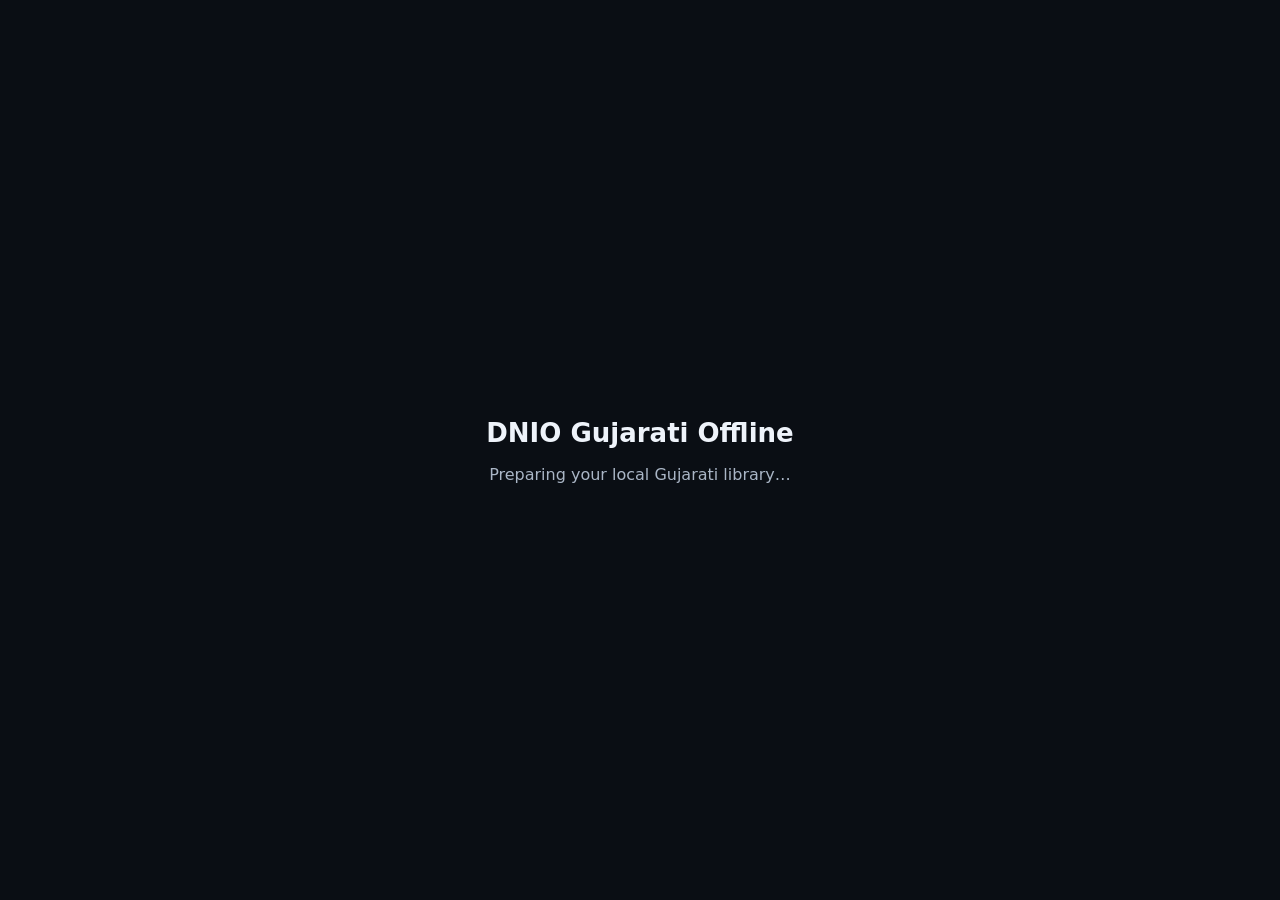
==== dnio-offline-shell/app/src/main/assets/index.html @ 6b7a48b9 "Add DNIO shell placeholder UI" ====
<!doctype html><html><head><meta charset="utf-8"><meta name="viewport" content="width=device-width,initial-scale=1"><title>DNIO Gujarati Offline</title><style>body{margin:0;background:#0a0e14;color:#eef3fa;font-family:system-ui;display:grid;place-items:center;min-height:100vh;text-align:center}.box{padding:28px}h1{font-size:26px}p{color:#aab6c6}</style></head><body><div class="box"><h1>DNIO Gujarati Offline</h1><p>Preparing your local Gujarati library…</p></div></body></html>
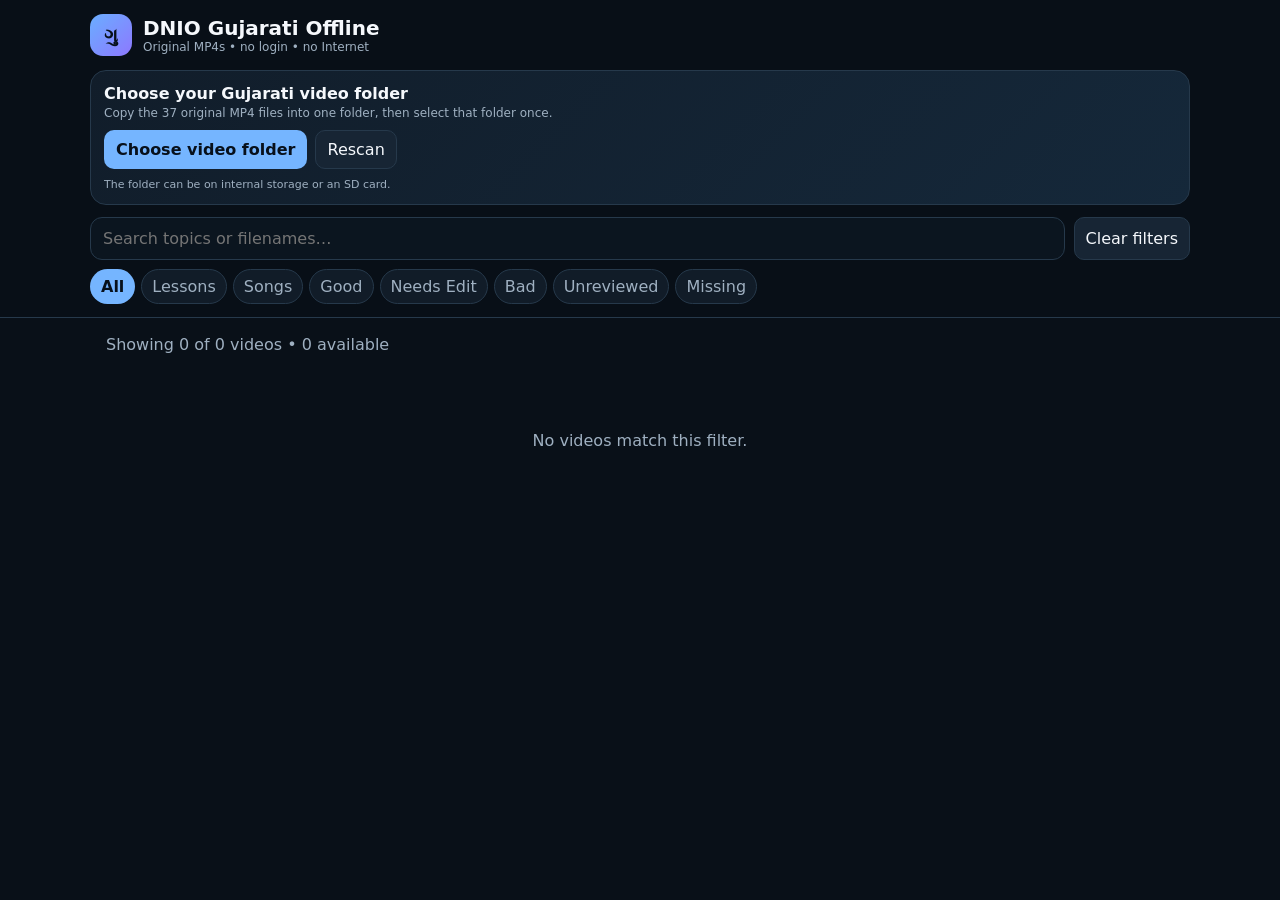
==== commit 022b2e80: "Add transparent setup and missing-file diagnostics to DNIO v2" ====
--- a/dnio-offline-shell/app/src/main/assets/index.html
+++ b/dnio-offline-shell/app/src/main/assets/index.html
@@ -1 +1,102 @@
-<!doctype html><html><head><meta charset="utf-8"><meta name="viewport" content="width=device-width,initial-scale=1"><title>DNIO Gujarati Offline</title><style>body{margin:0;background:#0a0e14;color:#eef3fa;font-family:system-ui;display:grid;place-items:center;min-height:100vh;text-align:center}.box{padding:28px}h1{font-size:26px}p{color:#aab6c6}</style></head><body><div class="box"><h1>DNIO Gujarati Offline</h1><p>Preparing your local Gujarati library…</p></div></body></html>
+<!doctype html>
+<html lang="en">
+<head>
+<meta charset="utf-8">
+<meta name="viewport" content="width=device-width,initial-scale=1,viewport-fit=cover">
+<title>DNIO Gujarati Offline</title>
+<style>
+:root{color-scheme:dark;--bg:#091018;--panel:#111c28;--panel2:#172534;--line:#26394b;--text:#f5f8fc;--muted:#9fb0c1;--accent:#75b5ff;--good:#45ce8b;--edit:#f3bd55;--bad:#ef7180;--missing:#6d7b88}
+*{box-sizing:border-box}html,body{margin:0;background:var(--bg);color:var(--text);font-family:system-ui,-apple-system,Segoe UI,Roboto,sans-serif}body{min-height:100vh}
+button,input{font:inherit}header{position:sticky;top:0;z-index:20;background:rgba(9,16,24,.95);backdrop-filter:blur(16px);border-bottom:1px solid var(--line);padding:max(14px,env(safe-area-inset-top)) 15px 12px}
+.head{max-width:1100px;margin:auto}.brand{display:flex;align-items:center;gap:11px}.logo{width:42px;height:42px;border-radius:13px;background:linear-gradient(135deg,#6aaeff,#8d78ff);display:grid;place-items:center;font-weight:900;color:#07101b;font-size:19px}.title{font-size:20px;font-weight:850}.subtitle{font-size:12px;color:var(--muted)}
+.setup{max-width:1100px;margin:14px auto 0;border:1px solid var(--line);background:linear-gradient(135deg,#111d2a,#15283a);border-radius:16px;padding:13px}.setup.ok{border-color:rgba(69,206,139,.55)}.setup.warn{border-color:rgba(243,189,85,.55)}.setup-title{font-weight:850}.setup-detail{font-size:12px;color:var(--muted);margin-top:3px}.setup-actions{display:flex;gap:8px;flex-wrap:wrap;margin-top:10px}.setup button,.controls button{border:1px solid var(--line);background:var(--panel2);color:var(--text);border-radius:10px;padding:9px 11px}.setup button.primary{background:var(--accent);border-color:transparent;color:#07101b;font-weight:850}.missing-list{font-size:11px;color:var(--muted);margin-top:9px;max-height:80px;overflow:auto;white-space:pre-wrap}
+.controls{display:grid;grid-template-columns:1fr auto;gap:9px;margin-top:12px}input{width:100%;border:1px solid var(--line);background:#0b151f;color:var(--text);border-radius:12px;padding:11px 12px}.chips{display:flex;gap:6px;overflow:auto;padding:9px 0 1px}.chip{white-space:nowrap;border:1px solid var(--line);background:var(--panel);color:var(--muted);padding:7px 10px;border-radius:999px}.chip.active{background:var(--accent);color:#07101b;border-color:transparent;font-weight:800}
+main{max-width:1100px;margin:auto;padding:16px 14px 90px}.summary{color:var(--muted);margin:1px 2px 17px}.topic{margin:0 0 23px}.topic h2{font-size:17px;margin:0 0 10px;display:flex;align-items:center;justify-content:space-between}.topic h2 small{color:var(--muted);font-size:12px;font-weight:500}.grid{display:grid;grid-template-columns:repeat(auto-fill,minmax(160px,1fr));gap:11px}
+.card{position:relative;border:1px solid var(--line);background:var(--panel);border-radius:15px;overflow:hidden;min-width:0;box-shadow:0 7px 24px rgba(0,0,0,.16)}.card.missing{opacity:.52;filter:saturate(.55)}.thumb{aspect-ratio:16/10;background:#081018;display:block;width:100%;object-fit:cover}.play{position:absolute;left:11px;top:80px;width:39px;height:39px;border-radius:50%;border:0;background:rgba(117,181,255,.94);color:#08111b;font-size:17px}.card.missing .play{background:var(--missing);font-size:13px}.body{padding:10px}.name{font-weight:800;white-space:nowrap;overflow:hidden;text-overflow:ellipsis}.meta{color:var(--muted);font-size:11px;margin-top:3px;display:flex;justify-content:space-between;gap:4px}.statusdot{width:8px;height:8px;border-radius:50%;display:inline-block;background:#526273;margin-right:5px}.status-Good{background:var(--good)}.status-Needs-Edit{background:var(--edit)}.status-Bad{background:var(--bad)}.empty{text-align:center;color:var(--muted);padding:60px 10px}
+@media(max-width:520px){.controls{grid-template-columns:1fr}.grid{grid-template-columns:repeat(2,minmax(0,1fr))}.play{top:auto;bottom:62px}.setup-actions button{flex:1}}
+</style>
+</head>
+<body>
+<header>
+  <div class="head">
+    <div class="brand"><div class="logo">ગુ</div><div><div class="title">DNIO Gujarati Offline</div><div class="subtitle">Original MP4s • no login • no Internet</div></div></div>
+    <section class="setup" id="setup">
+      <div class="setup-title" id="setupTitle">Choose your Gujarati video folder</div>
+      <div class="setup-detail" id="setupDetail">Copy the 37 original MP4 files into one folder, then select that folder once.</div>
+      <div class="setup-actions"><button class="primary" id="choose">Choose video folder</button><button id="rescan">Rescan</button></div>
+      <div class="missing-list" id="missing"></div>
+    </section>
+    <div class="controls"><input id="search" placeholder="Search topics or filenames…" autocomplete="off"><button id="reset">Clear filters</button></div>
+    <div class="chips" id="filters"></div>
+  </div>
+</header>
+<main><div class="summary" id="summary"></div><div id="library"></div></main>
+<script src="catalog.js"></script>
+<script>
+'use strict';
+const C=window.DNIO_CATALOG||[];
+const $=s=>document.querySelector(s);
+const filters=['All','Lessons','Songs','Good','Needs Edit','Bad','Unreviewed','Missing'];
+let kind='All',review='All';
+let status={scanning:false,folderSelected:false,folderLabel:'',availableCount:0,totalCount:C.length,availableIds:[],missingIds:C.map(x=>x.id),missingNames:[],reviews:{},error:''};
+const availableSet=()=>new Set(status.availableIds||[]);
+const reviewFor=x=>(status.reviews&&status.reviews[x.id])||'Unreviewed';
+
+window.DNIO_applyStatus=function(next){
+  if(typeof next==='string'){try{next=JSON.parse(next)}catch(e){return}}
+  status=Object.assign(status,next||{});
+  renderSetup();renderFilters();render();
+};
+
+function nativeCall(name,arg){
+  try{
+    if(!window.DNIO||typeof window.DNIO[name]!=='function')throw new Error('Bridge unavailable');
+    return arg===undefined?window.DNIO[name]():window.DNIO[name](arg);
+  }catch(error){
+    alert('The Android connection is not ready. Close and reopen the app.');
+    return null;
+  }
+}
+function refresh(){
+  const raw=nativeCall('getStatus');
+  if(raw)window.DNIO_applyStatus(raw);
+}
+function renderSetup(){
+  const box=$('#setup'),title=$('#setupTitle'),detail=$('#setupDetail'),missing=$('#missing');
+  box.classList.remove('ok','warn');
+  if(status.scanning){
+    box.classList.add('warn');title.textContent='Scanning the selected folder…';detail.textContent='Checking original filenames. This should only take a moment.';missing.textContent='';return;
+  }
+  if(status.error){
+    box.classList.add('warn');title.textContent='Folder access needs attention';detail.textContent=status.error;missing.textContent='Choose the folder again.';return;
+  }
+  if(status.availableCount===status.totalCount&&status.totalCount>0){
+    box.classList.add('ok');title.textContent=`Ready — all ${status.totalCount} videos found`;detail.textContent=`Using “${status.folderLabel||'selected folder'}”. The app plays the original files directly without copying them.`;missing.textContent='';return;
+  }
+  if(status.folderSelected){
+    box.classList.add('warn');title.textContent=`${status.availableCount} of ${status.totalCount} videos found`;detail.textContent=`Using “${status.folderLabel||'selected folder'}”. Add the missing originals and tap Rescan.`;missing.textContent=(status.missingNames||[]).slice(0,12).join('\n')+((status.missingNames||[]).length>12?`\n…and ${(status.missingNames||[]).length-12} more`:'');return;
+  }
+  title.textContent='Choose your Gujarati video folder';detail.textContent='Copy the 37 original MP4 files into one folder, then select that folder once.';missing.textContent='The folder can be on internal storage or an SD card.';
+}
+function renderFilters(){
+  const box=$('#filters');box.innerHTML='';
+  filters.forEach(f=>{const b=document.createElement('button');const active=(['All','Lessons','Songs'].includes(f)?kind:review)===f;b.className='chip '+(active?'active':'');b.textContent=f;b.onclick=()=>{if(['All','Lessons','Songs'].includes(f)){kind=f;review='All'}else{review=f;kind='All'}renderFilters();render()};box.appendChild(b)});
+}
+function match(x){
+  const q=$('#search').value.trim().toLowerCase();if(q&&!`${x.title} ${x.topic} ${x.filename}`.toLowerCase().includes(q))return false;
+  if(kind==='Lessons'&&x.kind!=='Lesson')return false;if(kind==='Songs'&&x.kind!=='Song')return false;
+  const r=reviewFor(x);if(review==='Missing'&&!(status.missingIds||[]).includes(x.id))return false;if(!['All','Missing'].includes(review)&&r!==review)return false;
+  return true;
+}
+function render(){
+  const found=availableSet();const visible=C.filter(match);const groups={};visible.forEach(x=>(groups[x.topic]??=[]).push(x));
+  $('#summary').textContent=`Showing ${visible.length} of ${C.length} videos • ${status.availableCount||0} available`;
+  const root=$('#library');root.innerHTML='';
+  Object.entries(groups).forEach(([topic,items])=>{const sec=document.createElement('section');sec.className='topic';sec.innerHTML=`<h2>${topic}<small>${items.length} video${items.length===1?'':'s'}</small></h2><div class="grid"></div>`;const grid=sec.querySelector('.grid');items.forEach(x=>{const r=reviewFor(x),ok=found.has(x.id);const card=document.createElement('article');card.className='card '+(ok?'':'missing');card.innerHTML=`<img class="thumb" src="thumbs/${x.thumb_file}" alt=""><button class="play">${ok?'▶':'Missing'}</button><div class="body"><div class="name">${x.title}</div><div class="meta"><span><i class="statusdot status-${r.replace(/ /g,'-')}"></i>${ok?r:'Missing file'}</span><span>${x.duration_label}</span></div></div>`;card.onclick=()=>{if(!ok){alert(`Missing file:\n${x.filename}\n\nAdd it to the selected folder and tap Rescan.`);return}nativeCall('play',x.id)};grid.appendChild(card)});root.appendChild(sec)});
+  if(!visible.length)root.innerHTML='<div class="empty">No videos match this filter.</div>';
+}
+$('#choose').onclick=()=>nativeCall('chooseFolder');$('#rescan').onclick=()=>nativeCall('rescan');$('#search').oninput=render;$('#reset').onclick=()=>{kind='All';review='All';$('#search').value='';renderFilters();render()};
+renderSetup();renderFilters();render();setTimeout(refresh,250);
+</script>
+</body>
+</html>
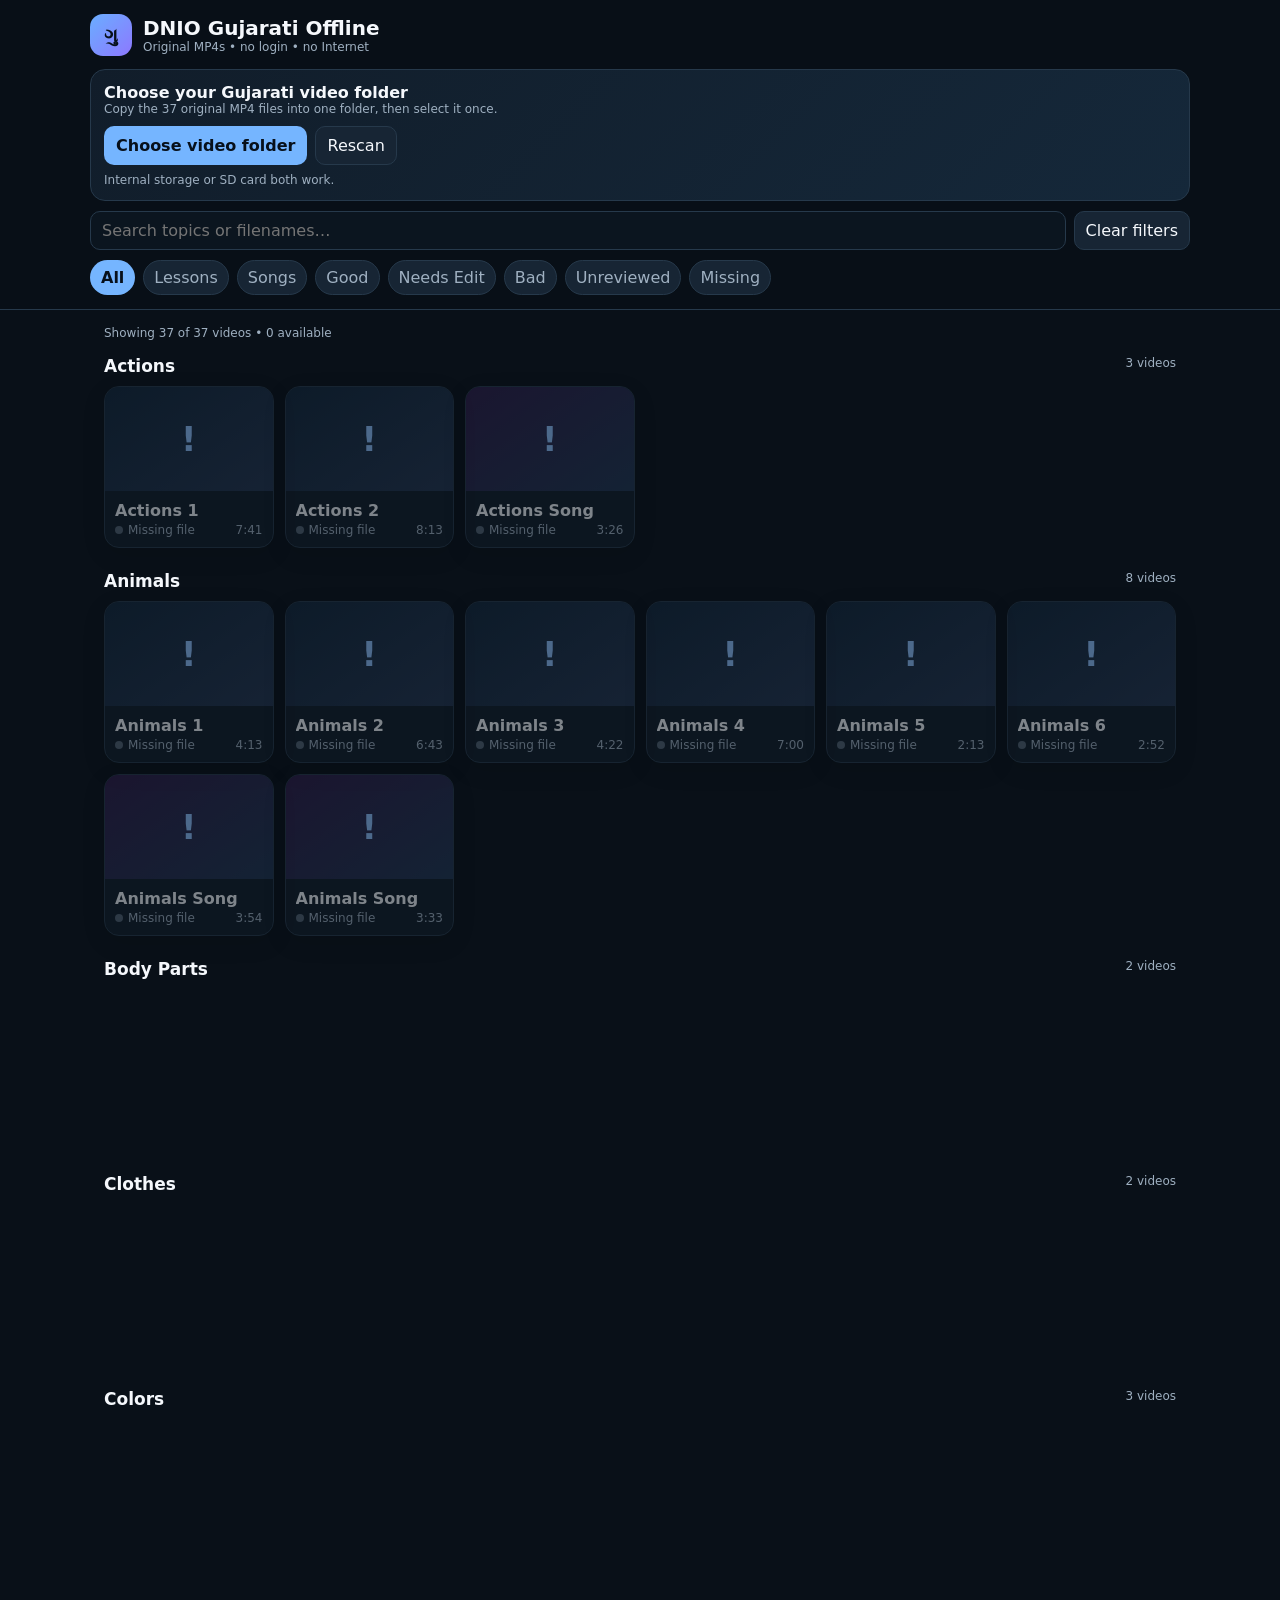
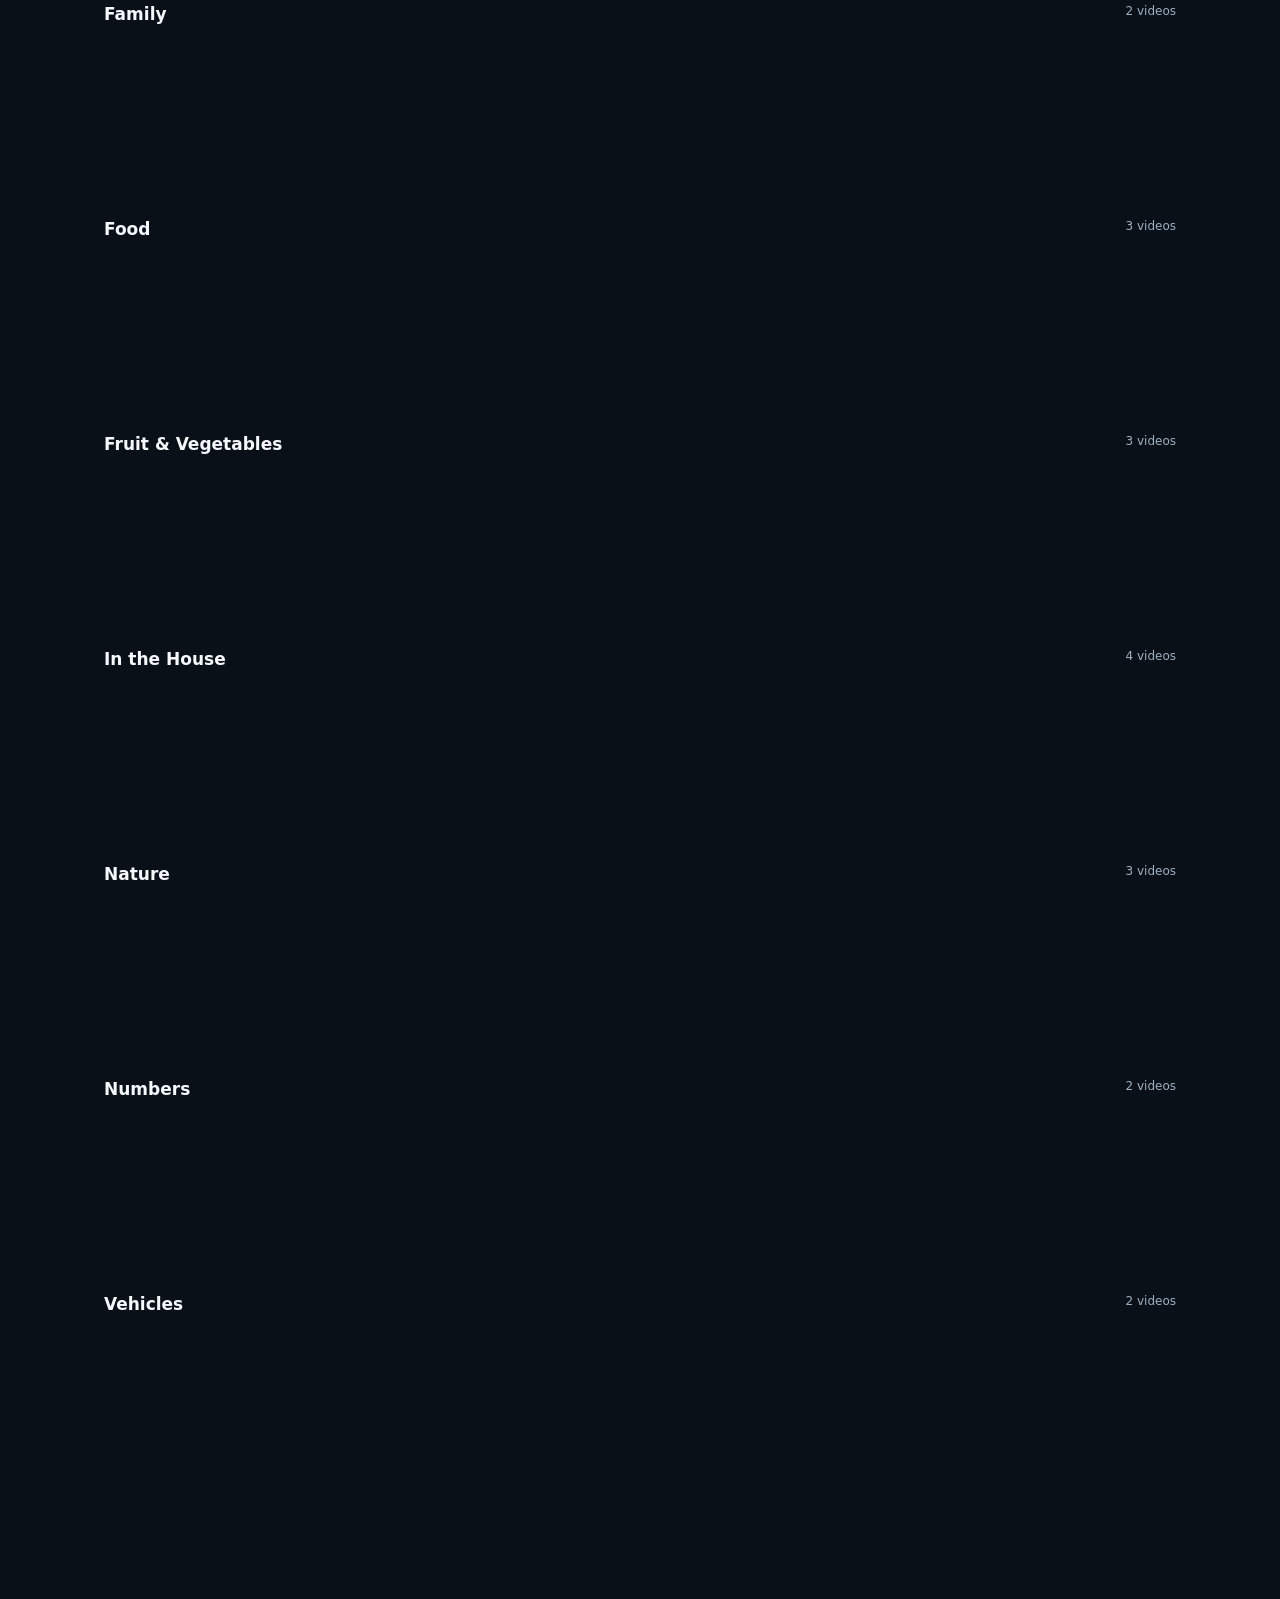
==== commit a282fac3: "Use lightweight built-in topic cards in DNIO v2" ====
--- a/dnio-offline-shell/app/src/main/assets/index.html
+++ b/dnio-offline-shell/app/src/main/assets/index.html
@@ -1,102 +1,9 @@
-<!doctype html>
-<html lang="en">
-<head>
-<meta charset="utf-8">
-<meta name="viewport" content="width=device-width,initial-scale=1,viewport-fit=cover">
-<title>DNIO Gujarati Offline</title>
-<style>
-:root{color-scheme:dark;--bg:#091018;--panel:#111c28;--panel2:#172534;--line:#26394b;--text:#f5f8fc;--muted:#9fb0c1;--accent:#75b5ff;--good:#45ce8b;--edit:#f3bd55;--bad:#ef7180;--missing:#6d7b88}
-*{box-sizing:border-box}html,body{margin:0;background:var(--bg);color:var(--text);font-family:system-ui,-apple-system,Segoe UI,Roboto,sans-serif}body{min-height:100vh}
-button,input{font:inherit}header{position:sticky;top:0;z-index:20;background:rgba(9,16,24,.95);backdrop-filter:blur(16px);border-bottom:1px solid var(--line);padding:max(14px,env(safe-area-inset-top)) 15px 12px}
-.head{max-width:1100px;margin:auto}.brand{display:flex;align-items:center;gap:11px}.logo{width:42px;height:42px;border-radius:13px;background:linear-gradient(135deg,#6aaeff,#8d78ff);display:grid;place-items:center;font-weight:900;color:#07101b;font-size:19px}.title{font-size:20px;font-weight:850}.subtitle{font-size:12px;color:var(--muted)}
-.setup{max-width:1100px;margin:14px auto 0;border:1px solid var(--line);background:linear-gradient(135deg,#111d2a,#15283a);border-radius:16px;padding:13px}.setup.ok{border-color:rgba(69,206,139,.55)}.setup.warn{border-color:rgba(243,189,85,.55)}.setup-title{font-weight:850}.setup-detail{font-size:12px;color:var(--muted);margin-top:3px}.setup-actions{display:flex;gap:8px;flex-wrap:wrap;margin-top:10px}.setup button,.controls button{border:1px solid var(--line);background:var(--panel2);color:var(--text);border-radius:10px;padding:9px 11px}.setup button.primary{background:var(--accent);border-color:transparent;color:#07101b;font-weight:850}.missing-list{font-size:11px;color:var(--muted);margin-top:9px;max-height:80px;overflow:auto;white-space:pre-wrap}
-.controls{display:grid;grid-template-columns:1fr auto;gap:9px;margin-top:12px}input{width:100%;border:1px solid var(--line);background:#0b151f;color:var(--text);border-radius:12px;padding:11px 12px}.chips{display:flex;gap:6px;overflow:auto;padding:9px 0 1px}.chip{white-space:nowrap;border:1px solid var(--line);background:var(--panel);color:var(--muted);padding:7px 10px;border-radius:999px}.chip.active{background:var(--accent);color:#07101b;border-color:transparent;font-weight:800}
-main{max-width:1100px;margin:auto;padding:16px 14px 90px}.summary{color:var(--muted);margin:1px 2px 17px}.topic{margin:0 0 23px}.topic h2{font-size:17px;margin:0 0 10px;display:flex;align-items:center;justify-content:space-between}.topic h2 small{color:var(--muted);font-size:12px;font-weight:500}.grid{display:grid;grid-template-columns:repeat(auto-fill,minmax(160px,1fr));gap:11px}
-.card{position:relative;border:1px solid var(--line);background:var(--panel);border-radius:15px;overflow:hidden;min-width:0;box-shadow:0 7px 24px rgba(0,0,0,.16)}.card.missing{opacity:.52;filter:saturate(.55)}.thumb{aspect-ratio:16/10;background:#081018;display:block;width:100%;object-fit:cover}.play{position:absolute;left:11px;top:80px;width:39px;height:39px;border-radius:50%;border:0;background:rgba(117,181,255,.94);color:#08111b;font-size:17px}.card.missing .play{background:var(--missing);font-size:13px}.body{padding:10px}.name{font-weight:800;white-space:nowrap;overflow:hidden;text-overflow:ellipsis}.meta{color:var(--muted);font-size:11px;margin-top:3px;display:flex;justify-content:space-between;gap:4px}.statusdot{width:8px;height:8px;border-radius:50%;display:inline-block;background:#526273;margin-right:5px}.status-Good{background:var(--good)}.status-Needs-Edit{background:var(--edit)}.status-Bad{background:var(--bad)}.empty{text-align:center;color:var(--muted);padding:60px 10px}
-@media(max-width:520px){.controls{grid-template-columns:1fr}.grid{grid-template-columns:repeat(2,minmax(0,1fr))}.play{top:auto;bottom:62px}.setup-actions button{flex:1}}
-</style>
-</head>
-<body>
-<header>
-  <div class="head">
-    <div class="brand"><div class="logo">ગુ</div><div><div class="title">DNIO Gujarati Offline</div><div class="subtitle">Original MP4s • no login • no Internet</div></div></div>
-    <section class="setup" id="setup">
-      <div class="setup-title" id="setupTitle">Choose your Gujarati video folder</div>
-      <div class="setup-detail" id="setupDetail">Copy the 37 original MP4 files into one folder, then select that folder once.</div>
-      <div class="setup-actions"><button class="primary" id="choose">Choose video folder</button><button id="rescan">Rescan</button></div>
-      <div class="missing-list" id="missing"></div>
-    </section>
-    <div class="controls"><input id="search" placeholder="Search topics or filenames…" autocomplete="off"><button id="reset">Clear filters</button></div>
-    <div class="chips" id="filters"></div>
-  </div>
-</header>
-<main><div class="summary" id="summary"></div><div id="library"></div></main>
-<script src="catalog.js"></script>
-<script>
-'use strict';
-const C=window.DNIO_CATALOG||[];
-const $=s=>document.querySelector(s);
-const filters=['All','Lessons','Songs','Good','Needs Edit','Bad','Unreviewed','Missing'];
-let kind='All',review='All';
-let status={scanning:false,folderSelected:false,folderLabel:'',availableCount:0,totalCount:C.length,availableIds:[],missingIds:C.map(x=>x.id),missingNames:[],reviews:{},error:''};
-const availableSet=()=>new Set(status.availableIds||[]);
-const reviewFor=x=>(status.reviews&&status.reviews[x.id])||'Unreviewed';
-
-window.DNIO_applyStatus=function(next){
-  if(typeof next==='string'){try{next=JSON.parse(next)}catch(e){return}}
-  status=Object.assign(status,next||{});
-  renderSetup();renderFilters();render();
-};
-
-function nativeCall(name,arg){
-  try{
-    if(!window.DNIO||typeof window.DNIO[name]!=='function')throw new Error('Bridge unavailable');
-    return arg===undefined?window.DNIO[name]():window.DNIO[name](arg);
-  }catch(error){
-    alert('The Android connection is not ready. Close and reopen the app.');
-    return null;
-  }
-}
-function refresh(){
-  const raw=nativeCall('getStatus');
-  if(raw)window.DNIO_applyStatus(raw);
-}
-function renderSetup(){
-  const box=$('#setup'),title=$('#setupTitle'),detail=$('#setupDetail'),missing=$('#missing');
-  box.classList.remove('ok','warn');
-  if(status.scanning){
-    box.classList.add('warn');title.textContent='Scanning the selected folder…';detail.textContent='Checking original filenames. This should only take a moment.';missing.textContent='';return;
-  }
-  if(status.error){
-    box.classList.add('warn');title.textContent='Folder access needs attention';detail.textContent=status.error;missing.textContent='Choose the folder again.';return;
-  }
-  if(status.availableCount===status.totalCount&&status.totalCount>0){
-    box.classList.add('ok');title.textContent=`Ready — all ${status.totalCount} videos found`;detail.textContent=`Using “${status.folderLabel||'selected folder'}”. The app plays the original files directly without copying them.`;missing.textContent='';return;
-  }
-  if(status.folderSelected){
-    box.classList.add('warn');title.textContent=`${status.availableCount} of ${status.totalCount} videos found`;detail.textContent=`Using “${status.folderLabel||'selected folder'}”. Add the missing originals and tap Rescan.`;missing.textContent=(status.missingNames||[]).slice(0,12).join('\n')+((status.missingNames||[]).length>12?`\n…and ${(status.missingNames||[]).length-12} more`:'');return;
-  }
-  title.textContent='Choose your Gujarati video folder';detail.textContent='Copy the 37 original MP4 files into one folder, then select that folder once.';missing.textContent='The folder can be on internal storage or an SD card.';
-}
-function renderFilters(){
-  const box=$('#filters');box.innerHTML='';
-  filters.forEach(f=>{const b=document.createElement('button');const active=(['All','Lessons','Songs'].includes(f)?kind:review)===f;b.className='chip '+(active?'active':'');b.textContent=f;b.onclick=()=>{if(['All','Lessons','Songs'].includes(f)){kind=f;review='All'}else{review=f;kind='All'}renderFilters();render()};box.appendChild(b)});
-}
-function match(x){
-  const q=$('#search').value.trim().toLowerCase();if(q&&!`${x.title} ${x.topic} ${x.filename}`.toLowerCase().includes(q))return false;
-  if(kind==='Lessons'&&x.kind!=='Lesson')return false;if(kind==='Songs'&&x.kind!=='Song')return false;
-  const r=reviewFor(x);if(review==='Missing'&&!(status.missingIds||[]).includes(x.id))return false;if(!['All','Missing'].includes(review)&&r!==review)return false;
-  return true;
-}
-function render(){
-  const found=availableSet();const visible=C.filter(match);const groups={};visible.forEach(x=>(groups[x.topic]??=[]).push(x));
-  $('#summary').textContent=`Showing ${visible.length} of ${C.length} videos • ${status.availableCount||0} available`;
-  const root=$('#library');root.innerHTML='';
-  Object.entries(groups).forEach(([topic,items])=>{const sec=document.createElement('section');sec.className='topic';sec.innerHTML=`<h2>${topic}<small>${items.length} video${items.length===1?'':'s'}</small></h2><div class="grid"></div>`;const grid=sec.querySelector('.grid');items.forEach(x=>{const r=reviewFor(x),ok=found.has(x.id);const card=document.createElement('article');card.className='card '+(ok?'':'missing');card.innerHTML=`<img class="thumb" src="thumbs/${x.thumb_file}" alt=""><button class="play">${ok?'▶':'Missing'}</button><div class="body"><div class="name">${x.title}</div><div class="meta"><span><i class="statusdot status-${r.replace(/ /g,'-')}"></i>${ok?r:'Missing file'}</span><span>${x.duration_label}</span></div></div>`;card.onclick=()=>{if(!ok){alert(`Missing file:\n${x.filename}\n\nAdd it to the selected folder and tap Rescan.`);return}nativeCall('play',x.id)};grid.appendChild(card)});root.appendChild(sec)});
-  if(!visible.length)root.innerHTML='<div class="empty">No videos match this filter.</div>';
-}
-$('#choose').onclick=()=>nativeCall('chooseFolder');$('#rescan').onclick=()=>nativeCall('rescan');$('#search').oninput=render;$('#reset').onclick=()=>{kind='All';review='All';$('#search').value='';renderFilters();render()};
-renderSetup();renderFilters();render();setTimeout(refresh,250);
-</script>
-</body>
-</html>
+<!doctype html><html lang="en"><head><meta charset="utf-8"><meta name="viewport" content="width=device-width,initial-scale=1,viewport-fit=cover"><title>DNIO Gujarati Offline</title><style>
+:root{color-scheme:dark;--b:#091018;--p:#111c28;--p2:#172534;--l:#26394b;--t:#f5f8fc;--m:#9fb0c1;--a:#75b5ff;--g:#45ce8b;--e:#f3bd55;--r:#ef7180}*{box-sizing:border-box}html,body{margin:0;background:var(--b);color:var(--t);font-family:system-ui,-apple-system,Segoe UI,Roboto,sans-serif}header{position:sticky;top:0;z-index:5;background:#091018f2;border-bottom:1px solid var(--l);padding:14px}.wrap,main{max-width:1100px;margin:auto}.brand{display:flex;gap:11px;align-items:center}.logo{width:42px;height:42px;border-radius:13px;background:linear-gradient(135deg,#6aaeff,#8d78ff);display:grid;place-items:center;color:#07101b;font-weight:900;font-size:19px}.title{font-size:20px;font-weight:850}.sub,.detail,.summary,.meta,.missing{color:var(--m);font-size:12px}.setup{margin-top:13px;padding:13px;border:1px solid var(--l);border-radius:15px;background:linear-gradient(135deg,#111d2a,#15283a)}.setup.ok{border-color:#45ce8b88}.setup.warn{border-color:#f3bd5588}.setup b{display:block}.buttons,.controls,.chips{display:flex;gap:8px;margin-top:10px}.buttons{flex-wrap:wrap}button,input{font:inherit;border:1px solid var(--l);background:var(--p2);color:var(--t);border-radius:10px;padding:9px 11px}.primary,.chip.active{background:var(--a);color:#07101b;border-color:transparent;font-weight:800}.missing{white-space:pre-wrap;max-height:75px;overflow:auto;margin-top:8px}.controls input{flex:1;min-width:0;background:#0b151f}.chips{overflow:auto}.chip{white-space:nowrap;color:var(--m);border-radius:999px;padding:7px 10px}main{padding:16px 14px 90px}.summary{margin-bottom:16px}.topic{margin-bottom:23px}.topic h2{font-size:17px;margin:0 0 10px;display:flex;justify-content:space-between}.topic h2 small{font-size:12px;color:var(--m);font-weight:500}.grid{display:grid;grid-template-columns:repeat(auto-fill,minmax(160px,1fr));gap:11px}.card{border:1px solid var(--l);background:var(--p);border-radius:15px;overflow:hidden;box-shadow:0 7px 24px #0003}.card.miss{opacity:.5}.poster{height:104px;display:grid;place-items:center;background:linear-gradient(145deg,#12263a,#243550);font-size:34px;font-weight:900;color:#91c3ff}.song .poster{background:linear-gradient(145deg,#2d1c48,#203551)}.body{padding:10px}.name{font-weight:800;white-space:nowrap;overflow:hidden;text-overflow:ellipsis}.meta{display:flex;justify-content:space-between;margin-top:3px}.dot{width:8px;height:8px;border-radius:50%;display:inline-block;background:#526273;margin-right:5px}.Good{background:var(--g)}.Needs-Edit{background:var(--e)}.Bad{background:var(--r)}.empty{text-align:center;color:var(--m);padding:60px 10px}@media(max-width:520px){.grid{grid-template-columns:repeat(2,minmax(0,1fr))}.controls{flex-wrap:wrap}.controls input{flex-basis:100%}.buttons button{flex:1}}
+</style></head><body><header><div class="wrap"><div class="brand"><div class="logo">ગુ</div><div><div class="title">DNIO Gujarati Offline</div><div class="sub">Original MP4s • no login • no Internet</div></div></div><section id="setup" class="setup"><b id="st">Choose your Gujarati video folder</b><div id="sd" class="detail">Copy the 37 original MP4 files into one folder, then select it once.</div><div class="buttons"><button class="primary" id="choose">Choose video folder</button><button id="rescan">Rescan</button></div><div id="missing" class="missing"></div></section><div class="controls"><input id="q" placeholder="Search topics or filenames…"><button id="reset">Clear filters</button></div><div id="chips" class="chips"></div></div></header><main><div id="summary" class="summary"></div><div id="library"></div></main><script src="catalog.js"></script><script>
+'use strict';const C=window.DNIO_CATALOG||[],$=s=>document.querySelector(s),F=['All','Lessons','Songs','Good','Needs Edit','Bad','Unreviewed','Missing'];let kind='All',review='All',S={scanning:false,folderSelected:false,folderLabel:'',availableCount:0,totalCount:C.length,availableIds:[],missingIds:C.map(x=>x.id),missingNames:[],reviews:{},error:''};const found=()=>new Set(S.availableIds||[]),rev=x=>(S.reviews&&S.reviews[x.id])||'Unreviewed';
+window.DNIO_applyStatus=n=>{if(typeof n==='string')try{n=JSON.parse(n)}catch(e){return}S=Object.assign(S,n||{});setup();chips();render()};function call(n,a){try{if(!window.DNIO||typeof DNIO[n]!=='function')throw 0;return a===undefined?DNIO[n]():DNIO[n](a)}catch(e){alert('Close and reopen the app, then try again.')}}function setup(){let b=$('#setup'),t=$('#st'),d=$('#sd'),m=$('#missing');b.className='setup';m.textContent='';if(S.scanning){b.classList.add('warn');t.textContent='Scanning the selected folder…';d.textContent='Checking original filenames.'}else if(S.error){b.classList.add('warn');t.textContent='Folder access needs attention';d.textContent=S.error;m.textContent='Choose the folder again.'}else if(S.availableCount===S.totalCount&&S.totalCount){b.classList.add('ok');t.textContent=`Ready — all ${S.totalCount} videos found`;d.textContent=`Using “${S.folderLabel||'selected folder'}”. Files play directly without copying.`}else if(S.folderSelected){b.classList.add('warn');t.textContent=`${S.availableCount} of ${S.totalCount} videos found`;d.textContent=`Using “${S.folderLabel||'selected folder'}”. Add missing files and tap Rescan.`;m.textContent=(S.missingNames||[]).slice(0,12).join('\n')+((S.missingNames||[]).length>12?`\n…and ${S.missingNames.length-12} more`:'')}else{t.textContent='Choose your Gujarati video folder';d.textContent='Copy the 37 original MP4 files into one folder, then select it once.';m.textContent='Internal storage or SD card both work.'}}
+function chips(){let b=$('#chips');b.innerHTML='';F.forEach(f=>{let x=document.createElement('button'),active=(['All','Lessons','Songs'].includes(f)?kind:review)===f;x.className='chip '+(active?'active':'');x.textContent=f;x.onclick=()=>{if(['All','Lessons','Songs'].includes(f)){kind=f;review='All'}else{review=f;kind='All'}chips();render()};b.appendChild(x)})}function match(x){let q=$('#q').value.trim().toLowerCase();if(q&&!`${x.title} ${x.topic} ${x.filename}`.toLowerCase().includes(q))return false;if(kind==='Lessons'&&x.kind!=='Lesson'||kind==='Songs'&&x.kind!=='Song')return false;let r=rev(x);if(review==='Missing'&&!(S.missingIds||[]).includes(x.id))return false;return ['All','Missing'].includes(review)||r===review}
+function render(){let a=found(),V=C.filter(match),G={};V.forEach(x=>(G[x.topic]??=[]).push(x));$('#summary').textContent=`Showing ${V.length} of ${C.length} videos • ${S.availableCount||0} available`;let root=$('#library');root.innerHTML='';Object.entries(G).forEach(([topic,items])=>{let sec=document.createElement('section');sec.className='topic';sec.innerHTML=`<h2>${topic}<small>${items.length} video${items.length===1?'':'s'}</small></h2><div class="grid"></div>`;let grid=sec.querySelector('.grid');items.forEach(x=>{let ok=a.has(x.id),r=rev(x),card=document.createElement('article');card.className=`card ${x.kind==='Song'?'song':''} ${ok?'':'miss'}`;card.innerHTML=`<div class="poster">${ok?(x.kind==='Song'?'♫':'ગુ'):'!'}</div><div class="body"><div class="name">${x.title}</div><div class="meta"><span><i class="dot ${r.replace(/ /g,'-')}"></i>${ok?r:'Missing file'}</span><span>${x.duration_label}</span></div></div>`;card.onclick=()=>ok?call('play',x.id):alert(`Missing file:\n${x.filename}\n\nAdd it to the selected folder and tap Rescan.`);grid.appendChild(card)});root.appendChild(sec)});if(!V.length)root.innerHTML='<div class="empty">No videos match this filter.</div>'}
+$('#choose').onclick=()=>call('chooseFolder');$('#rescan').onclick=()=>call('rescan');$('#q').oninput=render;$('#reset').onclick=()=>{kind='All';review='All';$('#q').value='';chips();render()};setup();chips();render();setTimeout(()=>{let x=call('getStatus');if(x)DNIO_applyStatus(x)},250);
+</script></body></html>
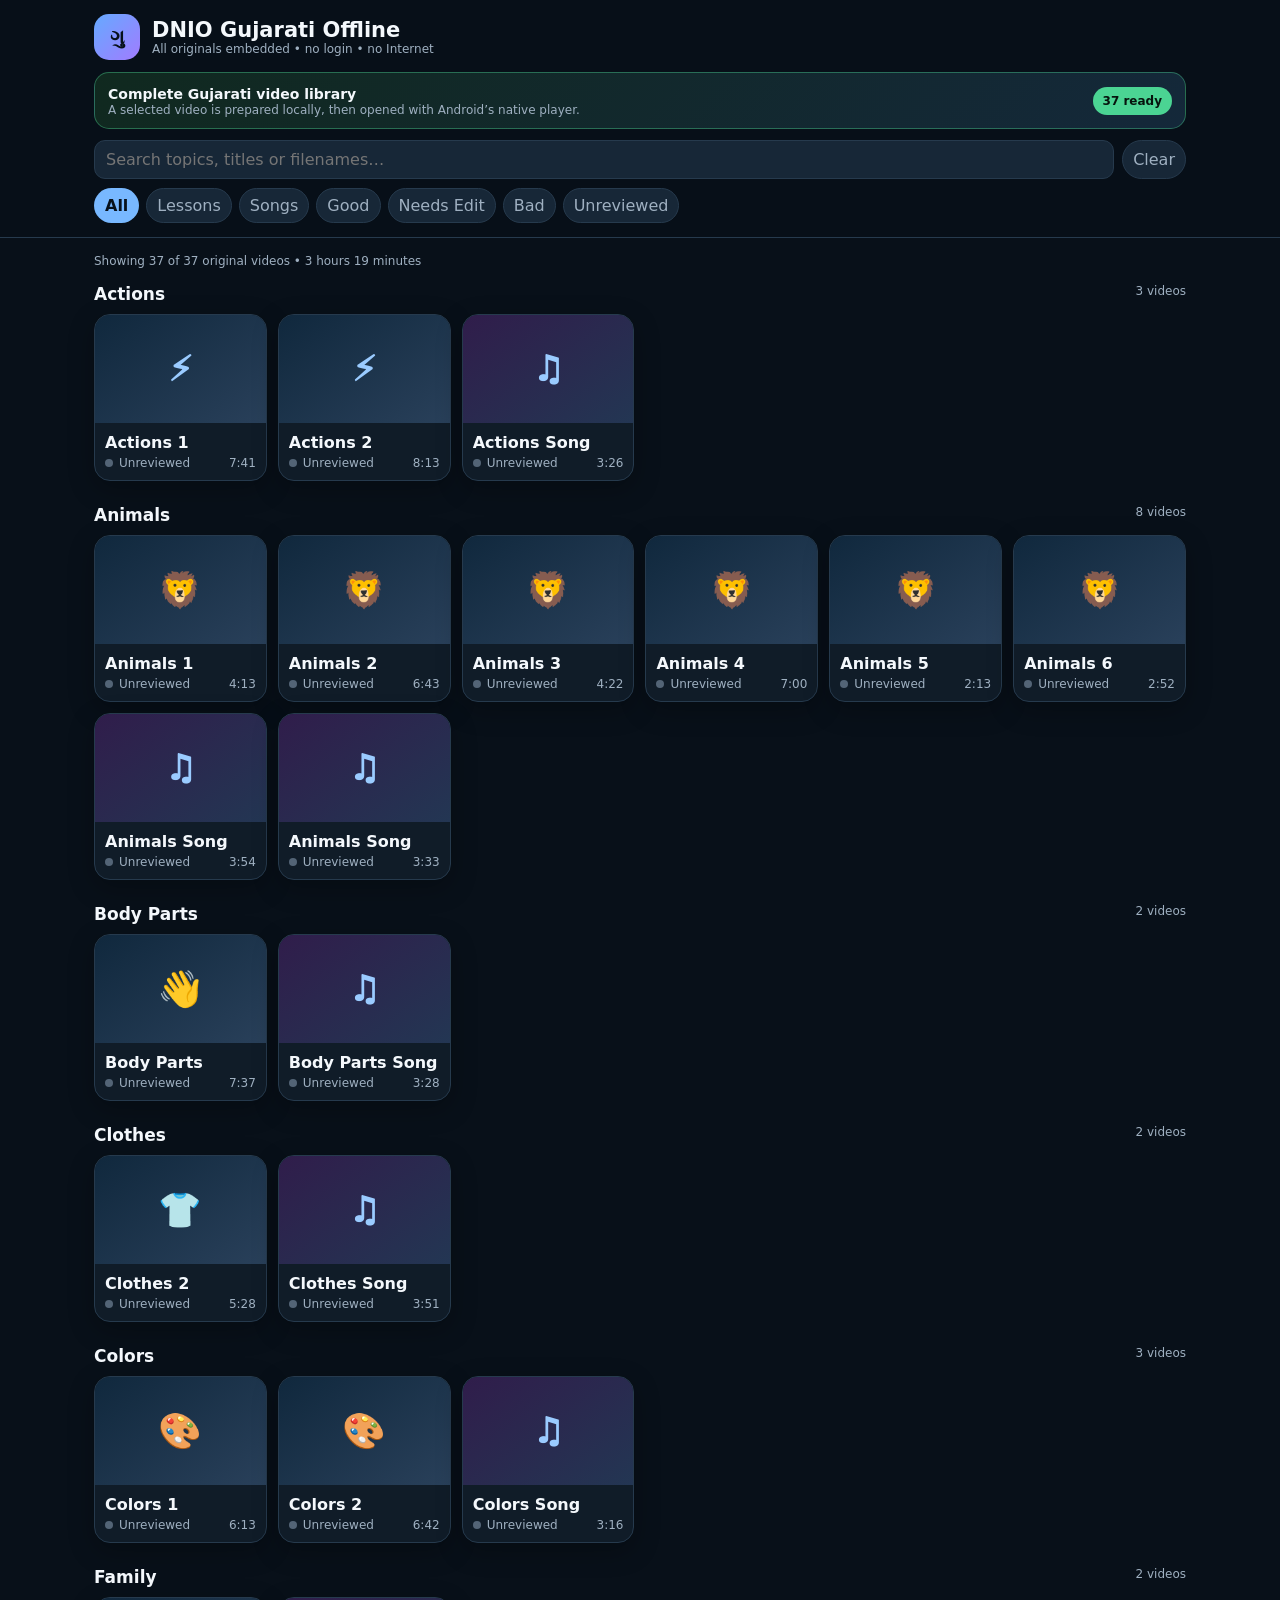
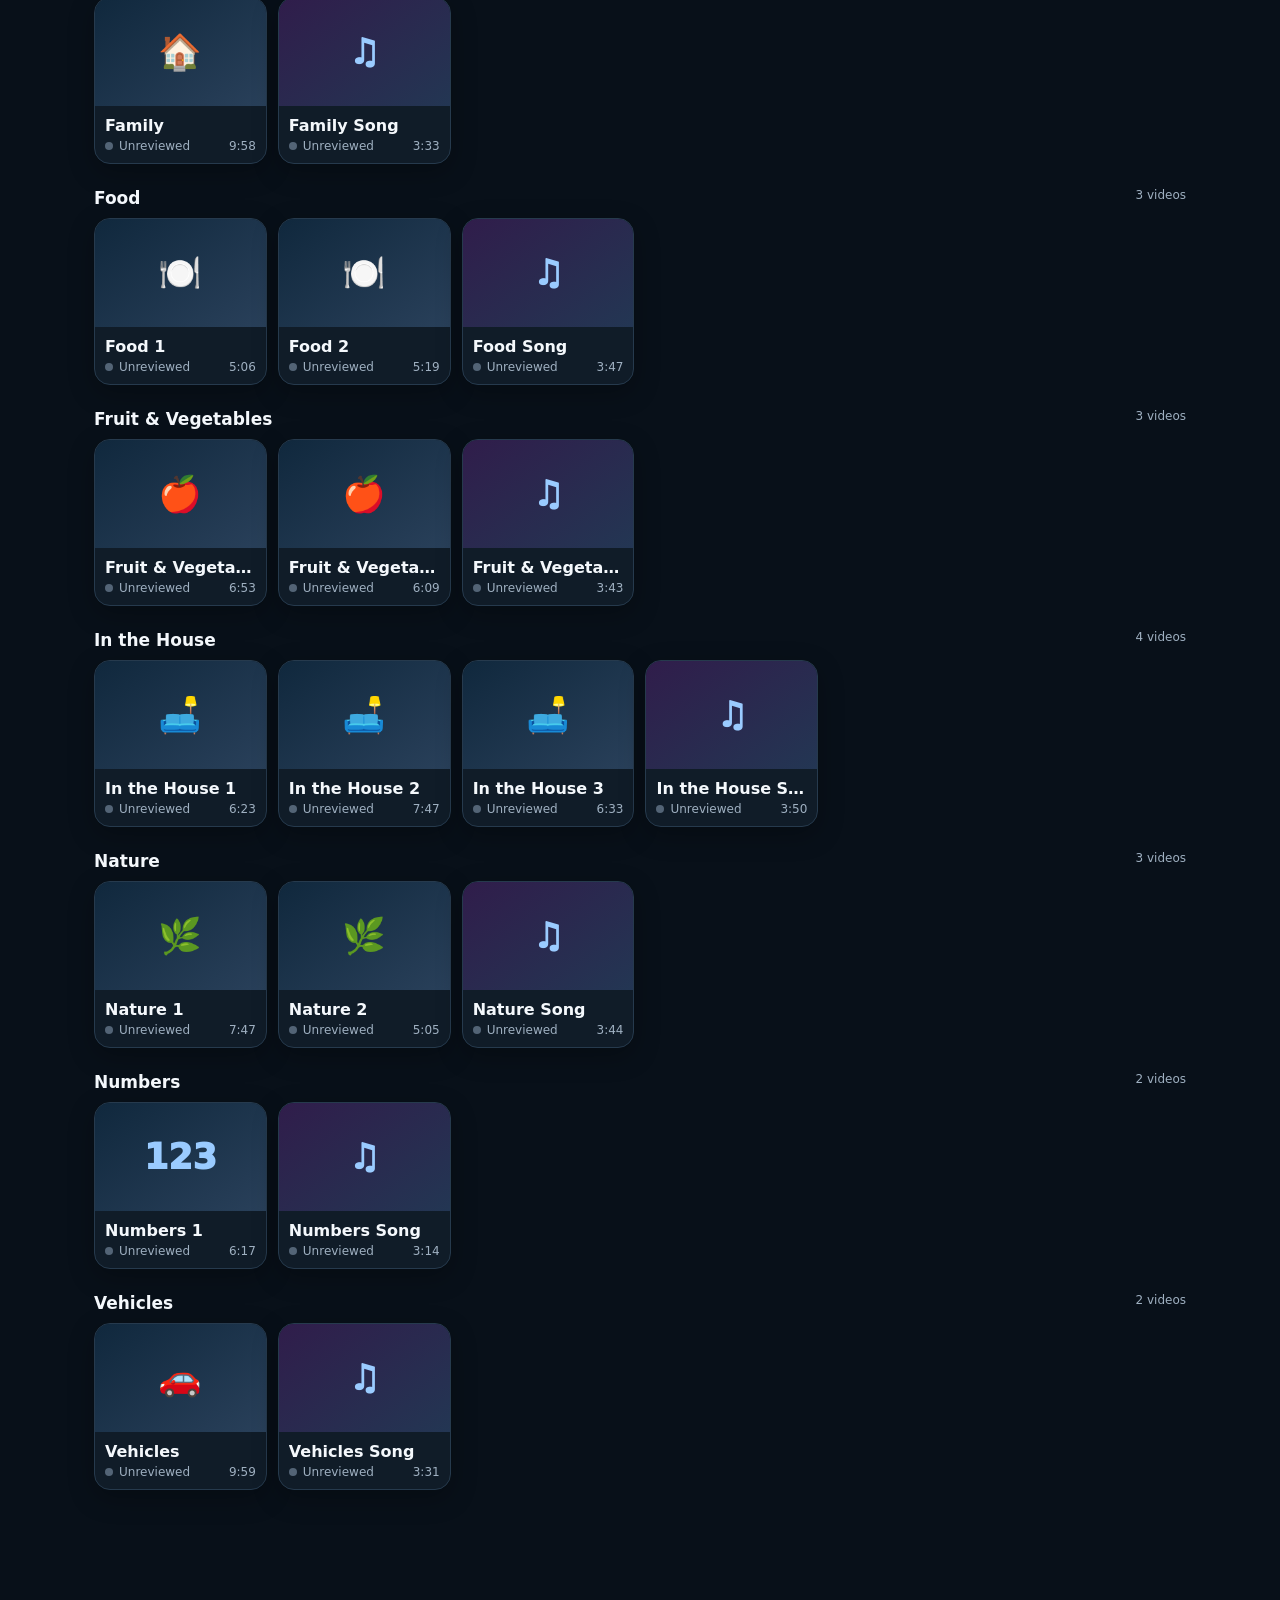
==== commit 5591b53c: "Create embedded all-in-one catalogue interface" ====
--- a/dnio-offline-shell/app/src/main/assets/index.html
+++ b/dnio-offline-shell/app/src/main/assets/index.html
@@ -1,9 +1,10 @@
 <!doctype html><html lang="en"><head><meta charset="utf-8"><meta name="viewport" content="width=device-width,initial-scale=1,viewport-fit=cover"><title>DNIO Gujarati Offline</title><style>
-:root{color-scheme:dark;--b:#091018;--p:#111c28;--p2:#172534;--l:#26394b;--t:#f5f8fc;--m:#9fb0c1;--a:#75b5ff;--g:#45ce8b;--e:#f3bd55;--r:#ef7180}*{box-sizing:border-box}html,body{margin:0;background:var(--b);color:var(--t);font-family:system-ui,-apple-system,Segoe UI,Roboto,sans-serif}header{position:sticky;top:0;z-index:5;background:#091018f2;border-bottom:1px solid var(--l);padding:14px}.wrap,main{max-width:1100px;margin:auto}.brand{display:flex;gap:11px;align-items:center}.logo{width:42px;height:42px;border-radius:13px;background:linear-gradient(135deg,#6aaeff,#8d78ff);display:grid;place-items:center;color:#07101b;font-weight:900;font-size:19px}.title{font-size:20px;font-weight:850}.sub,.detail,.summary,.meta,.missing{color:var(--m);font-size:12px}.setup{margin-top:13px;padding:13px;border:1px solid var(--l);border-radius:15px;background:linear-gradient(135deg,#111d2a,#15283a)}.setup.ok{border-color:#45ce8b88}.setup.warn{border-color:#f3bd5588}.setup b{display:block}.buttons,.controls,.chips{display:flex;gap:8px;margin-top:10px}.buttons{flex-wrap:wrap}button,input{font:inherit;border:1px solid var(--l);background:var(--p2);color:var(--t);border-radius:10px;padding:9px 11px}.primary,.chip.active{background:var(--a);color:#07101b;border-color:transparent;font-weight:800}.missing{white-space:pre-wrap;max-height:75px;overflow:auto;margin-top:8px}.controls input{flex:1;min-width:0;background:#0b151f}.chips{overflow:auto}.chip{white-space:nowrap;color:var(--m);border-radius:999px;padding:7px 10px}main{padding:16px 14px 90px}.summary{margin-bottom:16px}.topic{margin-bottom:23px}.topic h2{font-size:17px;margin:0 0 10px;display:flex;justify-content:space-between}.topic h2 small{font-size:12px;color:var(--m);font-weight:500}.grid{display:grid;grid-template-columns:repeat(auto-fill,minmax(160px,1fr));gap:11px}.card{border:1px solid var(--l);background:var(--p);border-radius:15px;overflow:hidden;box-shadow:0 7px 24px #0003}.card.miss{opacity:.5}.poster{height:104px;display:grid;place-items:center;background:linear-gradient(145deg,#12263a,#243550);font-size:34px;font-weight:900;color:#91c3ff}.song .poster{background:linear-gradient(145deg,#2d1c48,#203551)}.body{padding:10px}.name{font-weight:800;white-space:nowrap;overflow:hidden;text-overflow:ellipsis}.meta{display:flex;justify-content:space-between;margin-top:3px}.dot{width:8px;height:8px;border-radius:50%;display:inline-block;background:#526273;margin-right:5px}.Good{background:var(--g)}.Needs-Edit{background:var(--e)}.Bad{background:var(--r)}.empty{text-align:center;color:var(--m);padding:60px 10px}@media(max-width:520px){.grid{grid-template-columns:repeat(2,minmax(0,1fr))}.controls{flex-wrap:wrap}.controls input{flex-basis:100%}.buttons button{flex:1}}
-</style></head><body><header><div class="wrap"><div class="brand"><div class="logo">ગુ</div><div><div class="title">DNIO Gujarati Offline</div><div class="sub">Original MP4s • no login • no Internet</div></div></div><section id="setup" class="setup"><b id="st">Choose your Gujarati video folder</b><div id="sd" class="detail">Copy the 37 original MP4 files into one folder, then select it once.</div><div class="buttons"><button class="primary" id="choose">Choose video folder</button><button id="rescan">Rescan</button></div><div id="missing" class="missing"></div></section><div class="controls"><input id="q" placeholder="Search topics or filenames…"><button id="reset">Clear filters</button></div><div id="chips" class="chips"></div></div></header><main><div id="summary" class="summary"></div><div id="library"></div></main><script src="catalog.js"></script><script>
-'use strict';const C=window.DNIO_CATALOG||[],$=s=>document.querySelector(s),F=['All','Lessons','Songs','Good','Needs Edit','Bad','Unreviewed','Missing'];let kind='All',review='All',S={scanning:false,folderSelected:false,folderLabel:'',availableCount:0,totalCount:C.length,availableIds:[],missingIds:C.map(x=>x.id),missingNames:[],reviews:{},error:''};const found=()=>new Set(S.availableIds||[]),rev=x=>(S.reviews&&S.reviews[x.id])||'Unreviewed';
-window.DNIO_applyStatus=n=>{if(typeof n==='string')try{n=JSON.parse(n)}catch(e){return}S=Object.assign(S,n||{});setup();chips();render()};function call(n,a){try{if(!window.DNIO||typeof DNIO[n]!=='function')throw 0;return a===undefined?DNIO[n]():DNIO[n](a)}catch(e){alert('Close and reopen the app, then try again.')}}function setup(){let b=$('#setup'),t=$('#st'),d=$('#sd'),m=$('#missing');b.className='setup';m.textContent='';if(S.scanning){b.classList.add('warn');t.textContent='Scanning the selected folder…';d.textContent='Checking original filenames.'}else if(S.error){b.classList.add('warn');t.textContent='Folder access needs attention';d.textContent=S.error;m.textContent='Choose the folder again.'}else if(S.availableCount===S.totalCount&&S.totalCount){b.classList.add('ok');t.textContent=`Ready — all ${S.totalCount} videos found`;d.textContent=`Using “${S.folderLabel||'selected folder'}”. Files play directly without copying.`}else if(S.folderSelected){b.classList.add('warn');t.textContent=`${S.availableCount} of ${S.totalCount} videos found`;d.textContent=`Using “${S.folderLabel||'selected folder'}”. Add missing files and tap Rescan.`;m.textContent=(S.missingNames||[]).slice(0,12).join('\n')+((S.missingNames||[]).length>12?`\n…and ${S.missingNames.length-12} more`:'')}else{t.textContent='Choose your Gujarati video folder';d.textContent='Copy the 37 original MP4 files into one folder, then select it once.';m.textContent='Internal storage or SD card both work.'}}
-function chips(){let b=$('#chips');b.innerHTML='';F.forEach(f=>{let x=document.createElement('button'),active=(['All','Lessons','Songs'].includes(f)?kind:review)===f;x.className='chip '+(active?'active':'');x.textContent=f;x.onclick=()=>{if(['All','Lessons','Songs'].includes(f)){kind=f;review='All'}else{review=f;kind='All'}chips();render()};b.appendChild(x)})}function match(x){let q=$('#q').value.trim().toLowerCase();if(q&&!`${x.title} ${x.topic} ${x.filename}`.toLowerCase().includes(q))return false;if(kind==='Lessons'&&x.kind!=='Lesson'||kind==='Songs'&&x.kind!=='Song')return false;let r=rev(x);if(review==='Missing'&&!(S.missingIds||[]).includes(x.id))return false;return ['All','Missing'].includes(review)||r===review}
-function render(){let a=found(),V=C.filter(match),G={};V.forEach(x=>(G[x.topic]??=[]).push(x));$('#summary').textContent=`Showing ${V.length} of ${C.length} videos • ${S.availableCount||0} available`;let root=$('#library');root.innerHTML='';Object.entries(G).forEach(([topic,items])=>{let sec=document.createElement('section');sec.className='topic';sec.innerHTML=`<h2>${topic}<small>${items.length} video${items.length===1?'':'s'}</small></h2><div class="grid"></div>`;let grid=sec.querySelector('.grid');items.forEach(x=>{let ok=a.has(x.id),r=rev(x),card=document.createElement('article');card.className=`card ${x.kind==='Song'?'song':''} ${ok?'':'miss'}`;card.innerHTML=`<div class="poster">${ok?(x.kind==='Song'?'♫':'ગુ'):'!'}</div><div class="body"><div class="name">${x.title}</div><div class="meta"><span><i class="dot ${r.replace(/ /g,'-')}"></i>${ok?r:'Missing file'}</span><span>${x.duration_label}</span></div></div>`;card.onclick=()=>ok?call('play',x.id):alert(`Missing file:\n${x.filename}\n\nAdd it to the selected folder and tap Rescan.`);grid.appendChild(card)});root.appendChild(sec)});if(!V.length)root.innerHTML='<div class="empty">No videos match this filter.</div>'}
-$('#choose').onclick=()=>call('chooseFolder');$('#rescan').onclick=()=>call('rescan');$('#q').oninput=render;$('#reset').onclick=()=>{kind='All';review='All';$('#q').value='';chips();render()};setup();chips();render();setTimeout(()=>{let x=call('getStatus');if(x)DNIO_applyStatus(x)},250);
+:root{color-scheme:dark;--bg:#081019;--panel:#101c28;--panel2:#172737;--line:#263a4d;--text:#f4f8fc;--muted:#9fb0c1;--blue:#78b8ff;--green:#4bd493;--amber:#f4be5c;--red:#ef7482}*{box-sizing:border-box}html,body{margin:0;background:var(--bg);color:var(--text);font-family:system-ui,-apple-system,Segoe UI,Roboto,sans-serif}header{position:sticky;top:0;z-index:5;background:#081019f2;backdrop-filter:blur(14px);border-bottom:1px solid var(--line)}.wrap,main{max-width:1120px;margin:auto}.top{padding:14px}.brand{display:flex;gap:12px;align-items:center}.logo{width:46px;height:46px;border-radius:15px;background:linear-gradient(135deg,#65aaff,#a17cff);display:grid;place-items:center;color:#06101a;font-size:20px;font-weight:950}.title{font-size:21px;font-weight:900}.sub,.meta,.summary{color:var(--muted);font-size:12px}.ready{margin-top:12px;border:1px solid #4bd49366;background:linear-gradient(135deg,#10291f,#14283a);border-radius:15px;padding:11px 13px;display:flex;align-items:center;justify-content:space-between;gap:12px}.ready b{font-size:14px}.pill{white-space:nowrap;background:#4bd493;color:#06140d;font-weight:900;border-radius:999px;padding:7px 10px;font-size:12px}.controls{display:flex;gap:8px;margin-top:11px}.controls input,.chip{font:inherit;color:var(--text);background:var(--panel2);border:1px solid var(--line);border-radius:11px;padding:9px 11px}.controls input{flex:1;min-width:0}.chips{display:flex;gap:7px;overflow:auto;padding-top:9px}.chip{white-space:nowrap;color:var(--muted);padding:7px 10px;border-radius:999px}.chip.active{background:var(--blue);border-color:transparent;color:#07111b;font-weight:850}main{padding:16px 14px 90px}.summary{margin-bottom:16px}.topic{margin:0 0 24px}.topic h2{font-size:17px;margin:0 0 10px;display:flex;justify-content:space-between}.topic h2 small{font-size:12px;color:var(--muted);font-weight:500}.grid{display:grid;grid-template-columns:repeat(auto-fill,minmax(165px,1fr));gap:11px}.card{border:1px solid var(--line);background:var(--panel);border-radius:16px;overflow:hidden;box-shadow:0 8px 26px #0004;cursor:pointer;transition:.15s transform,.15s border-color}.card:active{transform:scale(.985);border-color:var(--blue)}.poster{height:108px;display:grid;place-items:center;background:linear-gradient(145deg,#10283d,#29405a);font-size:35px;font-weight:950;color:#9acbff}.song .poster{background:linear-gradient(145deg,#301d4b,#233653)}.body{padding:10px}.name{font-weight:850;white-space:nowrap;overflow:hidden;text-overflow:ellipsis}.meta{display:flex;justify-content:space-between;margin-top:4px;gap:6px}.state{display:flex;align-items:center;min-width:0}.dot{width:8px;height:8px;border-radius:50%;display:inline-block;background:#536476;margin-right:6px;flex:none}.Good{background:var(--green)}.Needs-Edit{background:var(--amber)}.Bad{background:var(--red)}.empty{text-align:center;color:var(--muted);padding:60px 10px}@media(max-width:520px){.grid{grid-template-columns:repeat(2,minmax(0,1fr))}.controls{flex-wrap:wrap}.controls input{flex-basis:100%}}
+</style></head><body><header><div class="wrap top"><div class="brand"><div class="logo">ગુ</div><div><div class="title">DNIO Gujarati Offline</div><div class="sub">All originals embedded • no login • no Internet</div></div></div><div class="ready"><div><b>Complete Gujarati video library</b><div class="sub">A selected video is prepared locally, then opened with Android’s native player.</div></div><span id="readyCount" class="pill">37 ready</span></div><div class="controls"><input id="q" placeholder="Search topics, titles or filenames…"><button class="chip" id="clear">Clear</button></div><div id="chips" class="chips"></div></div></header><main><div id="summary" class="summary"></div><div id="library"></div></main><script src="catalog.js"></script><script>
+'use strict';const C=window.DNIO_CATALOG||[],$=s=>document.querySelector(s),FILTERS=['All','Lessons','Songs','Good','Needs Edit','Bad','Unreviewed'];let filter='All',S={availableCount:C.length,totalCount:C.length,reviews:{}};const topicIcon=t=>({Actions:'⚡',Animals:'🦁','Body Parts':'👋',Clothes:'👕',Colors:'🎨',Family:'🏠',Food:'🍽️','Fruit & Vegetables':'🍎','In the House':'🛋️',Nature:'🌿',Numbers:'123',Vehicles:'🚗'}[t]||'ગુ');const review=x=>(S.reviews&&S.reviews[x.id])||'Unreviewed';
+function nativeCall(name,arg){try{if(!window.DNIO||typeof DNIO[name]!=='function')throw new Error();return arg===undefined?DNIO[name]():DNIO[name](arg)}catch(e){alert('The native player is not ready. Close and reopen the app.')}}window.DNIO_applyStatus=value=>{if(typeof value==='string')try{value=JSON.parse(value)}catch(e){return}S=Object.assign(S,value||{});$('#readyCount').textContent=`${S.availableCount||C.length} ready`;render()};
+function chips(){let root=$('#chips');root.innerHTML='';FILTERS.forEach(name=>{let b=document.createElement('button');b.className='chip'+(filter===name?' active':'');b.textContent=name;b.onclick=()=>{filter=name;chips();render()};root.appendChild(b)})}
+function matches(x){let q=$('#q').value.trim().toLowerCase();if(q&&!`${x.title} ${x.topic} ${x.filename}`.toLowerCase().includes(q))return false;if(filter==='Lessons')return x.kind==='Lesson';if(filter==='Songs')return x.kind==='Song';if(['Good','Needs Edit','Bad','Unreviewed'].includes(filter))return review(x)===filter;return true}
+function render(){let visible=C.filter(matches),groups={};visible.forEach(x=>(groups[x.topic]??=[]).push(x));$('#summary').textContent=`Showing ${visible.length} of ${C.length} original videos • 3 hours 19 minutes`;let root=$('#library');root.innerHTML='';Object.entries(groups).forEach(([topic,items])=>{let sec=document.createElement('section');sec.className='topic';sec.innerHTML=`<h2>${topic}<small>${items.length} video${items.length===1?'':'s'}</small></h2><div class="grid"></div>`;let grid=sec.querySelector('.grid');items.forEach(x=>{let r=review(x),card=document.createElement('article');card.className=`card ${x.kind==='Song'?'song':''}`;card.innerHTML=`<div class="poster">${x.kind==='Song'?'♫':topicIcon(x.topic)}</div><div class="body"><div class="name">${x.title}</div><div class="meta"><span class="state"><i class="dot ${r.replace(/ /g,'-')}"></i>${r}</span><span>${x.duration_label}</span></div></div>`;card.onclick=()=>nativeCall('play',x.id);grid.appendChild(card)});root.appendChild(sec)});if(!visible.length)root.innerHTML='<div class="empty">No videos match this filter.</div>'}
+$('#q').oninput=render;$('#clear').onclick=()=>{$('#q').value='';filter='All';chips();render()};chips();render();setTimeout(()=>{let status=nativeCall('getStatus');if(status)DNIO_applyStatus(status)},250);
 </script></body></html>
